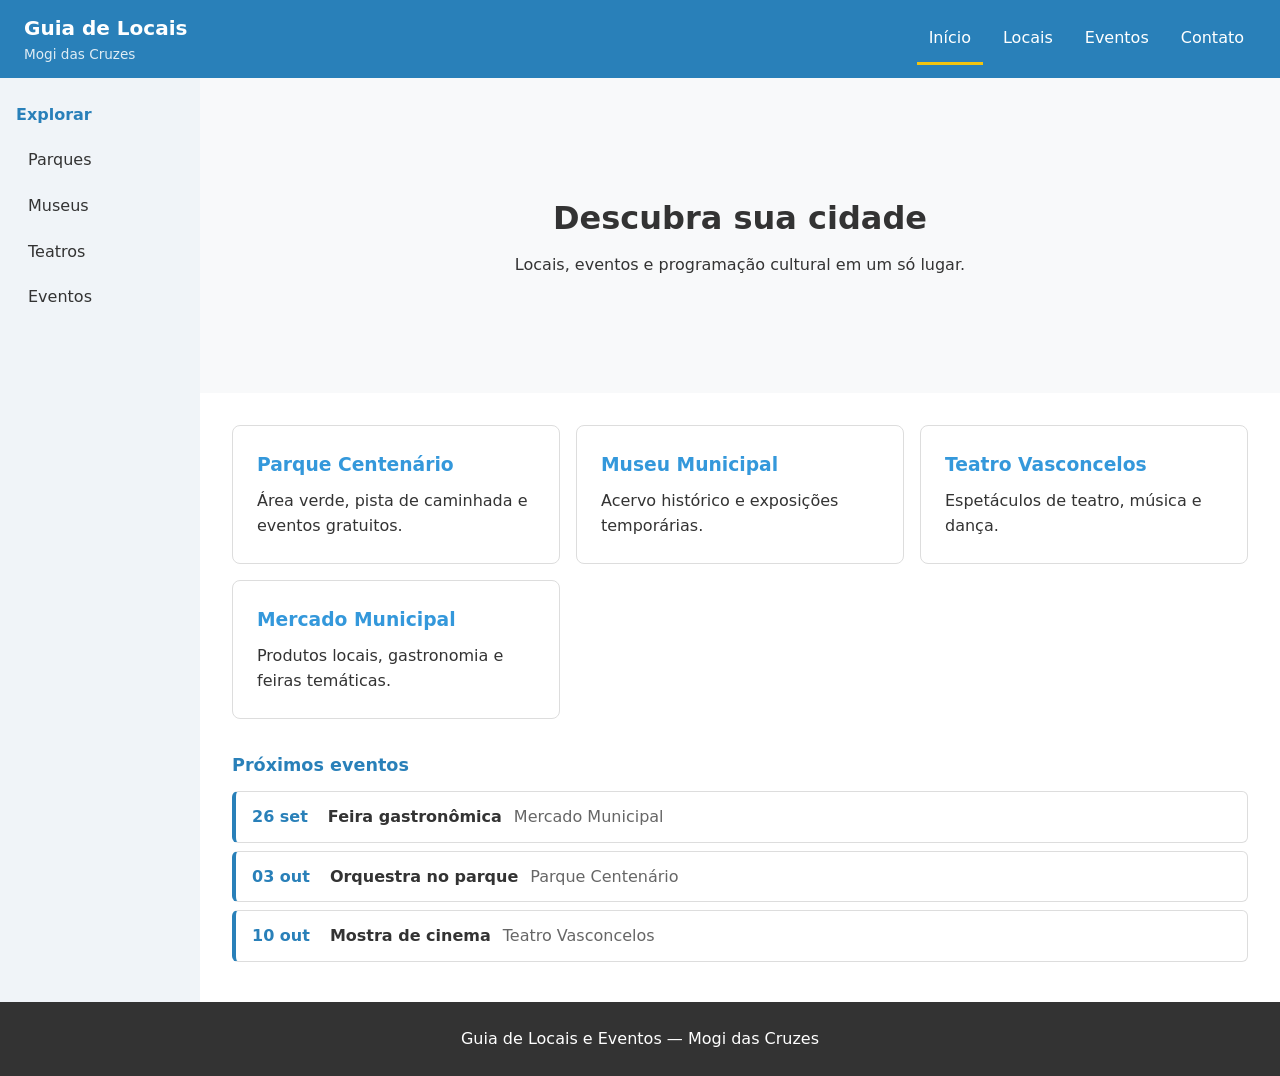
==== exercicio-7-2-pacote/exercicio-7-2/index.html @ f8e12be7 "feat: Primeiro commit" ====
<!DOCTYPE html>
<html lang="pt-BR">
<head>
  <meta charset="UTF-8">
  <meta name="viewport" content="width=device-width, initial-scale=1.0">
  <title>Guia de Locais e Eventos — Início</title>
  <link rel="stylesheet" href="style.css">
</head>
<body>
  <header class="cabecalho">
    <div class="identidade">
      <p class="logo">Guia de Locais</p>
      <p class="titulo">Mogi das Cruzes</p>
    </div>
    <nav aria-label="Menu principal">
      <ul class="menu-lista">
        <li><a href="index.html" aria-current="page" class="ativo">Início</a></li>
        <li><a href="#locais">Locais</a></li>
        <li><a href="#agenda">Eventos</a></li>
        <li><a href="#contato">Contato</a></li>
      </ul>
    </nav>
  </header>

  <aside class="lateral">
    <nav aria-label="Categorias de locais">
      <h2 class="lateral-titulo">Explorar</h2>
      <ul class="lateral-lista">
        <li><a href="#locais">Parques</a></li>
        <li><a href="#locais">Museus</a></li>
        <li><a href="#locais">Teatros</a></li>
        <li><a href="#agenda">Eventos</a></li>
      </ul>
    </nav>
  </aside>

  <main>
    <section class="hero">
      <div>
        <h2>Descubra sua cidade</h2>
        <p>Locais, eventos e programação cultural em um só lugar.</p>
      </div>
    </section>

    <section class="cards" id="locais">
      <article class="card">
        <h3>Parque Centenário</h3>
        <p>Área verde, pista de caminhada e eventos gratuitos.</p>
      </article>
      <article class="card">
        <h3>Museu Municipal</h3>
        <p>Acervo histórico e exposições temporárias.</p>
      </article>
      <article class="card">
        <h3>Teatro Vasconcelos</h3>
        <p>Espetáculos de teatro, música e dança.</p>
      </article>
      <article class="card">
        <h3>Mercado Municipal</h3>
        <p>Produtos locais, gastronomia e feiras temáticas.</p>
      </article>
    </section>

    <section class="agenda" id="agenda">
      <h3 class="agenda-titulo">Próximos eventos</h3>
      <ul class="agenda-lista">
        <li class="agenda-item">
          <time datetime="2026-09-26">26 set</time>
          <strong>Feira gastronômica</strong>
          <span>Mercado Municipal</span>
        </li>
        <li class="agenda-item">
          <time datetime="2026-10-03">03 out</time>
          <strong>Orquestra no parque</strong>
          <span>Parque Centenário</span>
        </li>
        <li class="agenda-item">
          <time datetime="2026-10-10">10 out</time>
          <strong>Mostra de cinema</strong>
          <span>Teatro Vasconcelos</span>
        </li>
      </ul>
    </section>
  </main>

  <footer class="rodape" id="contato">
    <p>Guia de Locais e Eventos — Mogi das Cruzes</p>
  </footer>
</body>
</html>
---- exercicio-7-2-pacote/exercicio-7-2/style.css ----
* {
  box-sizing: border-box;
  margin: 0;
  padding: 0;
}

/* A página inteira como grade: quatro áreas nomeadas em duas colunas,
   rodapé sempre embaixo */
body {
  font-family: system-ui, sans-serif;
  color: #333;
  line-height: 1.6;
  display: grid;
  grid-template-areas:
    "topo topo"
    "lado conteudo"
    "rodape rodape";
  grid-template-columns: 200px 1fr;
  grid-template-rows: auto 1fr auto;
  min-height: 100vh;
}

.cabecalho {
  grid-area: topo;
  display: flex;
  justify-content: space-between;
  align-items: center;
  flex-wrap: wrap;
  gap: 0.5rem 1.5rem;
  background: #2980b9;
  color: #fff;
  padding: 0.75rem 1.5rem;
}

.logo {
  font-size: 1.25rem;
  font-weight: 700;
}

.titulo {
  font-size: 0.85rem;
  opacity: 0.85;
}

.menu-lista {
  display: flex;
  gap: 0.5rem;
  list-style: none;
}

.menu-lista a {
  display: block;
  padding: 0.75rem;
  color: #fff;
  text-decoration: none;
  font-weight: 500;
  border-radius: 6px;
}

.menu-lista a:hover {
  background: rgba(255, 255, 255, 0.15);
}

.menu-lista a:focus {
  outline: 2px solid #f1c40f;
  outline-offset: 2px;
}

.menu-lista .ativo {
  border-bottom: 3px solid #f1c40f;
  border-radius: 0;
}

.lateral {
  grid-area: lado;
  background: #f0f4f8;
  padding: 1.5rem 1rem;
}

.lateral-titulo {
  font-size: 1rem;
  font-weight: 600;
  color: #2980b9;
  margin-bottom: 0.75rem;
}

.lateral-lista {
  list-style: none;
  display: flex;
  flex-direction: column;
  gap: 0.25rem;
}

.lateral-lista a {
  display: block;
  padding: 0.5rem 0.75rem;
  color: #333;
  text-decoration: none;
  border-radius: 6px;
}

.lateral-lista a:hover {
  background: #dde7f0;
}

main {
  grid-area: conteudo;
}

.hero {
  display: flex;
  justify-content: center;
  align-items: center;
  min-height: 35vh;
  background: #f8f9fa;
  text-align: center;
  padding: 1rem;
}

.hero h2 {
  font-size: 2rem;
  margin-bottom: 0.5rem;
}

/* Galeria: usa Grid para colunas responsivas */
.cards {
  display: grid;
  grid-template-columns: repeat(auto-fill, minmax(260px, 1fr));
  align-items: start;   /* ← adicionar esta linha */
  gap: 1rem;
  padding: 2rem;
}

.card {
  flex: 1 1 280px;
  background: #fff;
  border: 1px solid #ddd;
  border-radius: 8px;
  padding: 1.5rem;
}

.card h3 {
  color: #3498db;
  margin-bottom: 0.5rem;
}

/* Agenda: visual pronto, layout a decidir */
.agenda {
  padding: 0 2rem 2rem;
}

.agenda-titulo {
  font-size: 1.1rem;
  color: #2980b9;
  margin-bottom: 0.75rem;
}

.agenda-lista {
  list-style: none;
}

.agenda-item {
  display: flex;
  align-items: center;
  gap: 0.75rem;
  flex-wrap: wrap;
  background: #fff;
  border: 1px solid #ddd;
  border-left: 4px solid #2980b9;
  border-radius: 6px;
  padding: 0.75rem 1rem;
  margin-bottom: 0.5rem;
}

.agenda-item time {
  font-weight: 700;
  color: #2980b9;
  margin-right: 0.5rem;
}

.agenda-item span {
  color: #666;
}

.rodape {
  grid-area: rodape;
  background: #333;
  color: #fff;
  text-align: center;
  padding: 1.5rem;
}

/* Reflow para telas pequenas: empilha as áreas em uma coluna só */
@media (max-width: 640px) {
  body {
    grid-template-columns: 1fr;
    grid-template-areas:
      "topo"
      "conteudo"
      "lado"
      "rodape";
  }
}
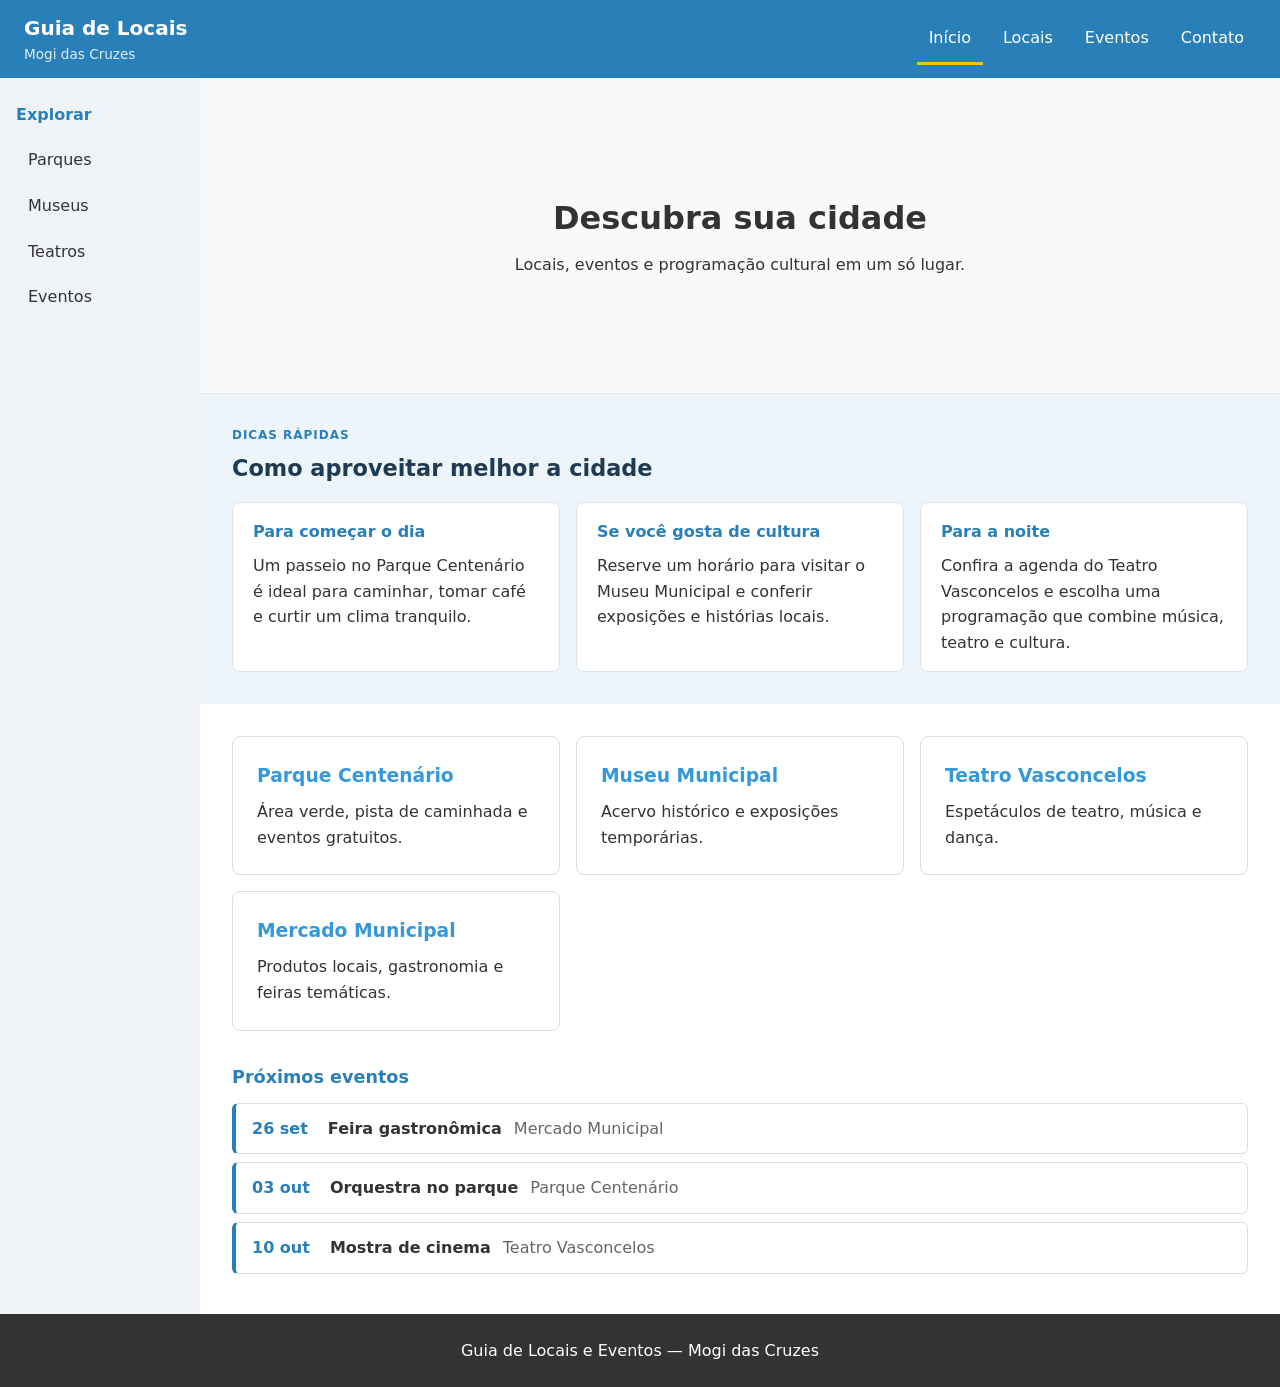
==== commit 3cca2a4a: "docs: dicas rápidas para o guia" ====
--- a/exercicio-7-2-pacote/exercicio-7-2/index.html
+++ b/exercicio-7-2-pacote/exercicio-7-2/index.html
@@ -39,6 +39,27 @@
       <div>
         <h2>Descubra sua cidade</h2>
         <p>Locais, eventos e programação cultural em um só lugar.</p>
+      </div>
+    </section>
+
+    <section class="dicas" aria-label="Dicas do guia">
+      <div class="dicas-cabecalho">
+        <p class="eyebrow">Dicas rápidas</p>
+        <h3>Como aproveitar melhor a cidade</h3>
+      </div>
+      <div class="dicas-grid">
+        <article class="dica-item">
+          <h4>Para começar o dia</h4>
+          <p>Um passeio no Parque Centenário é ideal para caminhar, tomar café e curtir um clima tranquilo.</p>
+        </article>
+        <article class="dica-item">
+          <h4>Se você gosta de cultura</h4>
+          <p>Reserve um horário para visitar o Museu Municipal e conferir exposições e histórias locais.</p>
+        </article>
+        <article class="dica-item">
+          <h4>Para a noite</h4>
+          <p>Confira a agenda do Teatro Vasconcelos e escolha uma programação que combine música, teatro e cultura.</p>
+        </article>
       </div>
     </section>
 
--- a/exercicio-7-2-pacote/exercicio-7-2/style.css
+++ b/exercicio-7-2-pacote/exercicio-7-2/style.css
@@ -122,6 +122,48 @@
   margin-bottom: 0.5rem;
 }
 
+.dicas {
+  padding: 2rem;
+  background: #edf5fb;
+  border-top: 1px solid #dfeaf2;
+}
+
+.dicas-cabecalho {
+  margin-bottom: 1rem;
+}
+
+.eyebrow {
+  color: #2980b9;
+  font-size: 0.75rem;
+  font-weight: 700;
+  text-transform: uppercase;
+  letter-spacing: 0.08em;
+  margin-bottom: 0.35rem;
+}
+
+.dicas h3 {
+  color: #1f3b54;
+  font-size: 1.4rem;
+}
+
+.dicas-grid {
+  display: grid;
+  grid-template-columns: repeat(auto-fit, minmax(220px, 1fr));
+  gap: 1rem;
+}
+
+.dica-item {
+  background: #fff;
+  border: 1px solid #d9e4ee;
+  border-radius: 8px;
+  padding: 1rem 1.25rem;
+}
+
+.dica-item h4 {
+  margin-bottom: 0.5rem;
+  color: #2980b9;
+}
+
 /* Galeria: usa Grid para colunas responsivas */
 .cards {
   display: grid;
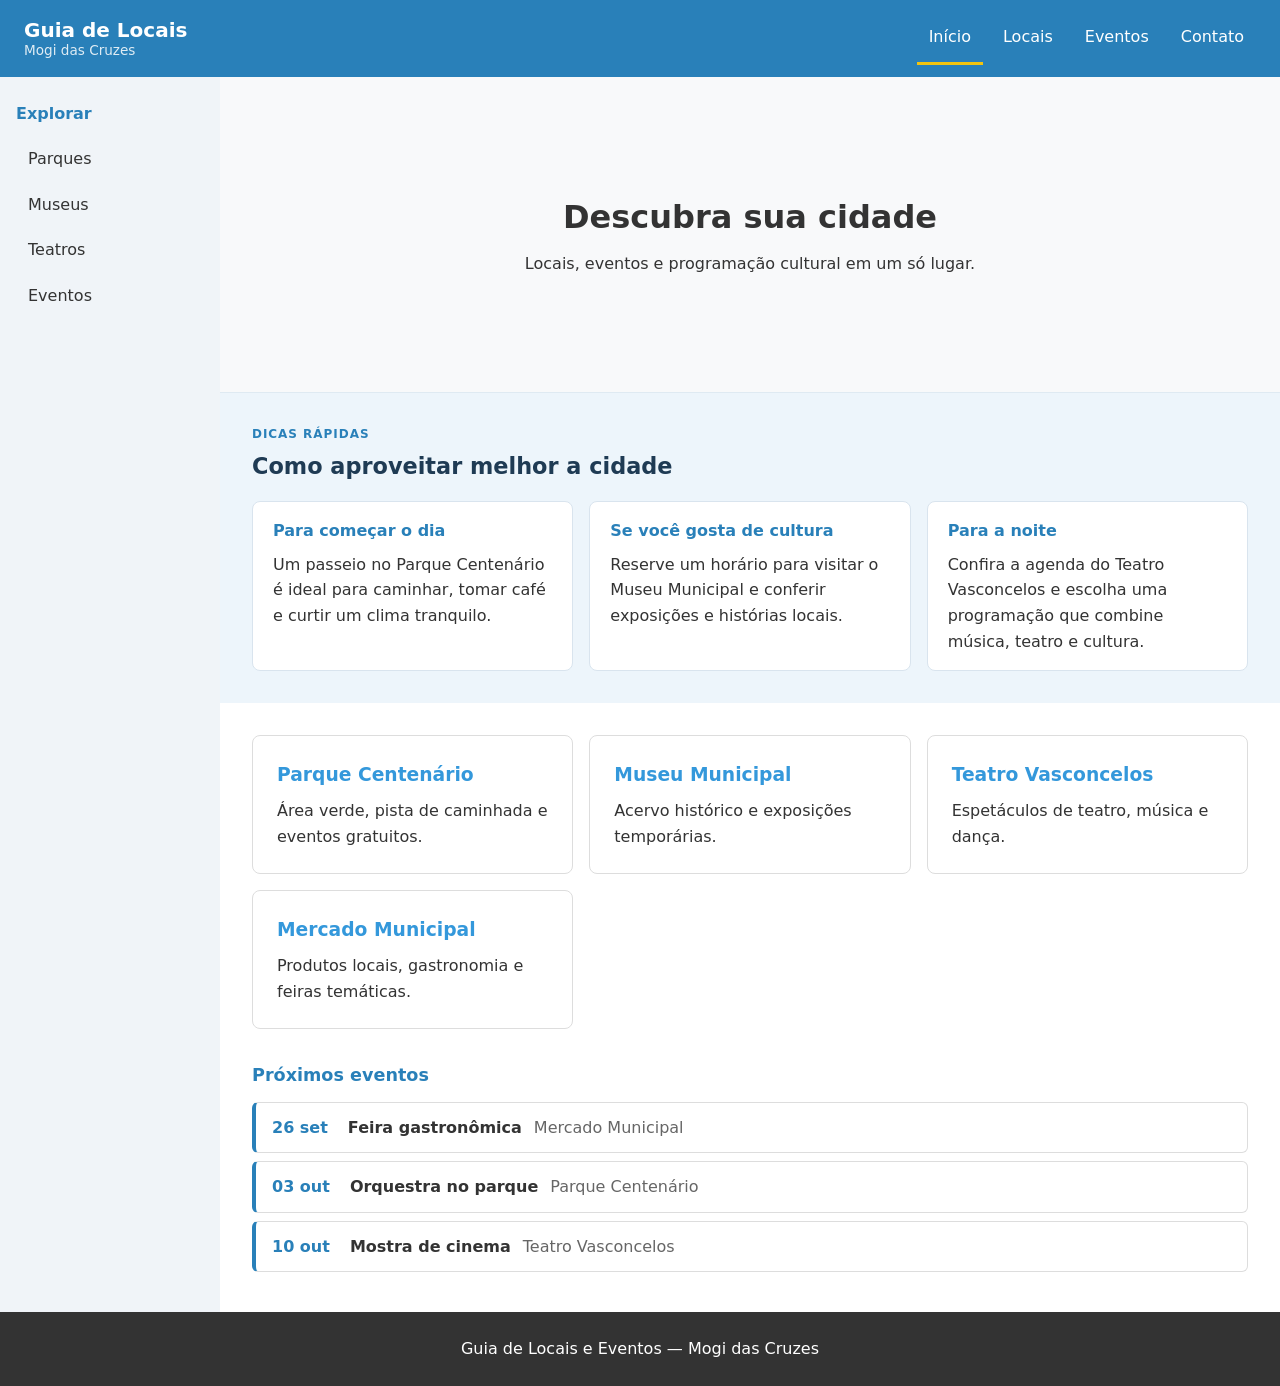
==== commit 2b5b1956: "refactor: reorganizar cabeçalho do guia" ====
--- a/exercicio-7-2-pacote/exercicio-7-2/index.html
+++ b/exercicio-7-2-pacote/exercicio-7-2/index.html
@@ -12,7 +12,8 @@
       <p class="logo">Guia de Locais</p>
       <p class="titulo">Mogi das Cruzes</p>
     </div>
-    <nav aria-label="Menu principal">
+
+    <nav class="menu" aria-label="Menu principal">
       <ul class="menu-lista">
         <li><a href="index.html" aria-current="page" class="ativo">Início</a></li>
         <li><a href="#locais">Locais</a></li>
--- a/exercicio-7-2-pacote/exercicio-7-2/style.css
+++ b/exercicio-7-2-pacote/exercicio-7-2/style.css
@@ -4,8 +4,6 @@
   padding: 0;
 }
 
-/* A página inteira como grade: quatro áreas nomeadas em duas colunas,
-   rodapé sempre embaixo */
 body {
   font-family: system-ui, sans-serif;
   color: #333;
@@ -15,23 +13,34 @@
     "topo topo"
     "lado conteudo"
     "rodape rodape";
-  grid-template-columns: 200px 1fr;
+  grid-template-columns: 220px 1fr;
   grid-template-rows: auto 1fr auto;
   min-height: 100vh;
 }
 
+a {
+  color: inherit;
+}
+
 .cabecalho {
   grid-area: topo;
   display: flex;
   justify-content: space-between;
   align-items: center;
   flex-wrap: wrap;
-  gap: 0.5rem 1.5rem;
+  gap: 1rem 1.5rem;
   background: #2980b9;
   color: #fff;
   padding: 0.75rem 1.5rem;
 }
 
+.identidade {
+  display: flex;
+  flex-direction: column;
+  justify-content: center;
+  line-height: 1.2;
+}
+
 .logo {
   font-size: 1.25rem;
   font-weight: 700;
@@ -42,8 +51,14 @@
   opacity: 0.85;
 }
 
+.menu {
+  display: flex;
+  align-items: center;
+}
+
 .menu-lista {
   display: flex;
+  flex-wrap: wrap;
   gap: 0.5rem;
   list-style: none;
 }
@@ -53,8 +68,8 @@
   padding: 0.75rem;
   color: #fff;
   text-decoration: none;
+  border-radius: 6px;
   font-weight: 500;
-  border-radius: 6px;
 }
 
 .menu-lista a:hover {
@@ -78,25 +93,24 @@
 }
 
 .lateral-titulo {
+  margin-bottom: 0.75rem;
   font-size: 1rem;
   font-weight: 600;
   color: #2980b9;
-  margin-bottom: 0.75rem;
 }
 
 .lateral-lista {
-  list-style: none;
   display: flex;
   flex-direction: column;
   gap: 0.25rem;
+  list-style: none;
 }
 
 .lateral-lista a {
   display: block;
   padding: 0.5rem 0.75rem;
-  color: #333;
+  border-radius: 6px;
   text-decoration: none;
-  border-radius: 6px;
 }
 
 .lateral-lista a:hover {
@@ -109,17 +123,17 @@
 
 .hero {
   display: flex;
+  align-items: center;
   justify-content: center;
-  align-items: center;
   min-height: 35vh;
+  padding: 1rem;
   background: #f8f9fa;
   text-align: center;
-  padding: 1rem;
 }
 
 .hero h2 {
+  margin-bottom: 0.5rem;
   font-size: 2rem;
-  margin-bottom: 0.5rem;
 }
 
 .dicas {
@@ -133,12 +147,12 @@
 }
 
 .eyebrow {
+  margin-bottom: 0.35rem;
   color: #2980b9;
   font-size: 0.75rem;
   font-weight: 700;
+  letter-spacing: 0.08em;
   text-transform: uppercase;
-  letter-spacing: 0.08em;
-  margin-bottom: 0.35rem;
 }
 
 .dicas h3 {
@@ -153,10 +167,10 @@
 }
 
 .dica-item {
+  padding: 1rem 1.25rem;
   background: #fff;
   border: 1px solid #d9e4ee;
   border-radius: 8px;
-  padding: 1rem 1.25rem;
 }
 
 .dica-item h4 {
@@ -164,37 +178,33 @@
   color: #2980b9;
 }
 
-/* Galeria: usa Grid para colunas responsivas */
 .cards {
   display: grid;
-  grid-template-columns: repeat(auto-fill, minmax(260px, 1fr));
-  align-items: start;   /* ← adicionar esta linha */
+  grid-template-columns: repeat(auto-fit, minmax(240px, 1fr));
   gap: 1rem;
   padding: 2rem;
 }
 
 .card {
-  flex: 1 1 280px;
+  padding: 1.5rem;
   background: #fff;
   border: 1px solid #ddd;
   border-radius: 8px;
-  padding: 1.5rem;
 }
 
 .card h3 {
+  margin-bottom: 0.5rem;
   color: #3498db;
-  margin-bottom: 0.5rem;
-}
-
-/* Agenda: visual pronto, layout a decidir */
+}
+
 .agenda {
   padding: 0 2rem 2rem;
 }
 
 .agenda-titulo {
+  margin-bottom: 0.75rem;
+  color: #2980b9;
   font-size: 1.1rem;
-  color: #2980b9;
-  margin-bottom: 0.75rem;
 }
 
 .agenda-lista {
@@ -204,20 +214,20 @@
 .agenda-item {
   display: flex;
   align-items: center;
+  flex-wrap: wrap;
   gap: 0.75rem;
-  flex-wrap: wrap;
+  padding: 0.75rem 1rem;
+  margin-bottom: 0.5rem;
   background: #fff;
   border: 1px solid #ddd;
   border-left: 4px solid #2980b9;
   border-radius: 6px;
-  padding: 0.75rem 1rem;
-  margin-bottom: 0.5rem;
 }
 
 .agenda-item time {
+  margin-right: 0.5rem;
+  color: #2980b9;
   font-weight: 700;
-  color: #2980b9;
-  margin-right: 0.5rem;
 }
 
 .agenda-item span {
@@ -226,13 +236,12 @@
 
 .rodape {
   grid-area: rodape;
+  padding: 1.5rem;
   background: #333;
   color: #fff;
   text-align: center;
-  padding: 1.5rem;
-}
-
-/* Reflow para telas pequenas: empilha as áreas em uma coluna só */
+}
+
 @media (max-width: 640px) {
   body {
     grid-template-columns: 1fr;
@@ -242,4 +251,12 @@
       "lado"
       "rodape";
   }
-}
+
+  .cabecalho {
+    align-items: flex-start;
+  }
+
+  .menu-lista {
+    width: 100%;
+  }
+}
